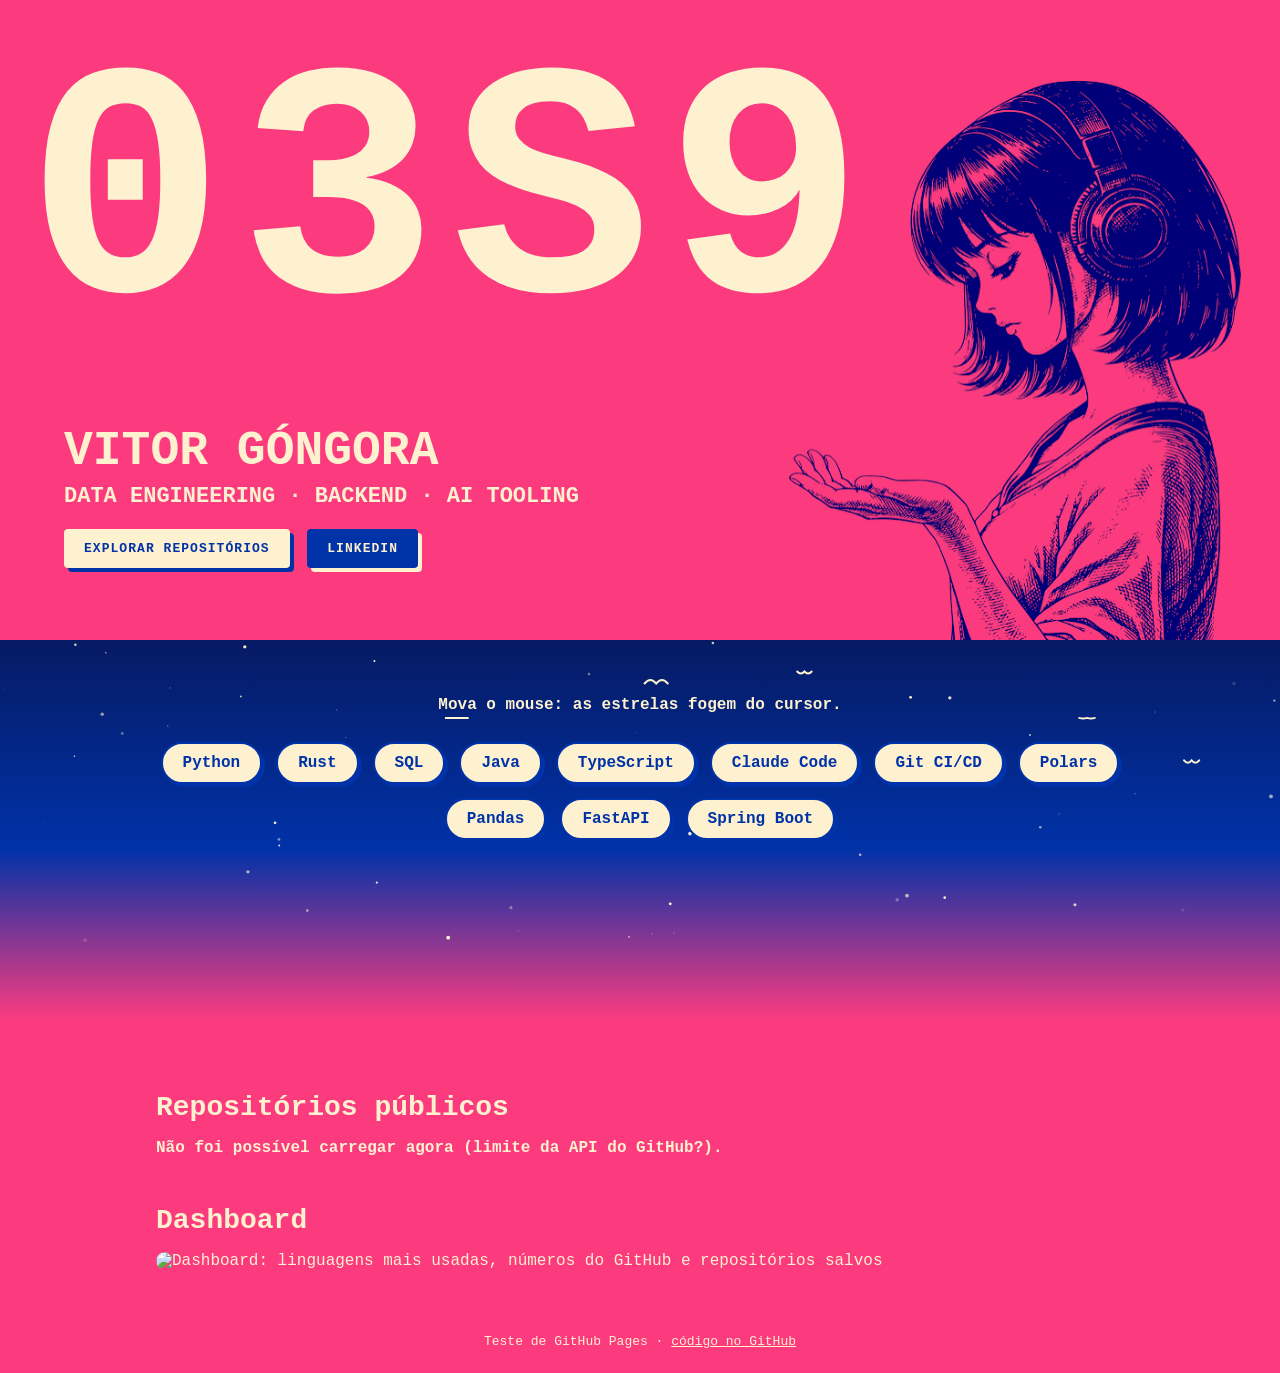
==== docs/index.html @ eb595484 "feat: add interactive GitHub Pages test site (docs/) Co-Authored-By: Claude Sonnet 5.5 <noreply@anth" ====
<!doctype html>
<html lang="pt-BR">
<head>
<meta charset="utf-8">
<meta name="viewport" content="width=device-width,initial-scale=1">
<title>03s9 — Vitor Góngora</title>
<meta name="description" content="Data engineering, backend e AI tooling.">
<link rel="stylesheet" href="style.css">
</head>
<body>
<header class="hero">
  <span class="ghost" aria-hidden="true">03S9</span>
  <img class="hermes" src="hermes.png" alt="Ilustração de uma garota de fones segurando algo na mão" width="498" height="615">
  <div class="hero-text">
    <h1>VITOR GÓNGORA</h1>
    <p class="role">DATA ENGINEERING · BACKEND · AI TOOLING</p>
    <a class="btn" href="https://github.com/03s9?tab=repositories">EXPLORAR REPOSITÓRIOS</a>
    <a class="btn alt" href="https://www.linkedin.com/in/vitor-g%C3%B3ngora-29243a386">LINKEDIN</a>
  </div>
</header>

<section class="sky" aria-label="Stack">
  <canvas id="sky" aria-hidden="true"></canvas>
  <p class="hint">Mova o mouse: as estrelas fogem do cursor.</p>
  <ul class="badges">
    <li>Python</li><li>Rust</li><li>SQL</li><li>Java</li><li>TypeScript</li>
    <li>Claude Code</li><li>Git CI/CD</li><li>Polars</li><li>Pandas</li><li>FastAPI</li><li>Spring Boot</li>
  </ul>
</section>

<main>
  <h2>Repositórios públicos</h2>
  <p id="status" role="status">Carregando…</p>
  <div id="repos" class="grid"></div>
  <h2>Dashboard</h2>
  <img class="dash" src="https://raw.githubusercontent.com/03s9/03s9/main/assets/generated/dashboard.svg" alt="Dashboard: linguagens mais usadas, números do GitHub e repositórios salvos">
</main>
<footer class="foot">Teste de GitHub Pages · <a href="https://github.com/03s9/03s9">código no GitHub</a></footer>
<script src="main.js"></script>
</body>
</html>
---- docs/style.css ----
:root{--pink:#FC3B7F;--cream:#FEF1CF;--blue:#0032A8;--navy:#061A63;--mono:'Courier New',ui-monospace,monospace}
*{box-sizing:border-box}
body{margin:0;background:var(--pink);color:var(--cream);font-family:var(--mono)}
a{color:inherit}
:focus-visible{outline:3px solid var(--cream);outline-offset:3px}
.hero{position:relative;min-height:min(78vh,640px);overflow:hidden;display:flex;align-items:flex-end;padding:clamp(20px,5vw,64px)}
.ghost{position:absolute;left:2vw;top:4vh;font-weight:900;font-size:clamp(110px,26vw,360px);line-height:1;color:var(--cream);letter-spacing:.04em;user-select:none}
.hermes{position:absolute;right:3vw;bottom:0;height:min(88%,560px);width:auto;mix-blend-mode:multiply;pointer-events:none}
.hero-text{position:relative;z-index:2;max-width:560px}
h1{margin:0 0 6px;font-size:clamp(28px,5vw,48px);font-weight:900}
.role{margin:0 0 20px;font-weight:800;font-size:clamp(16px,2.2vw,22px)}
.btn{display:inline-block;background:var(--cream);color:var(--blue);font-weight:800;letter-spacing:.08em;padding:12px 20px;border-radius:4px;text-decoration:none;font-size:13px;margin:0 8px 8px 0;box-shadow:4px 4px 0 var(--blue);transition:transform .15s}
.btn:hover{transform:translate(-2px,-2px)}
.btn.alt{background:var(--blue);color:var(--cream);box-shadow:4px 4px 0 var(--cream)}
.sky{position:relative;min-height:380px;background:linear-gradient(var(--navy),var(--blue) 55%,var(--pink));padding:56px 16px 40px;overflow:hidden}
#sky{position:absolute;inset:0;width:100%;height:100%}
.badges{position:relative;list-style:none;margin:0 auto;padding:0;max-width:960px;display:flex;flex-wrap:wrap;gap:14px;justify-content:center}
.badges li{background:var(--cream);color:var(--blue);font-weight:900;padding:10px 20px;border-radius:999px;border:2.5px solid var(--blue);box-shadow:3px 3px 0 var(--blue);animation:bob 4s ease-in-out infinite;transition:transform .2s}
.badges li:nth-child(3n){animation-duration:4.6s;animation-delay:-1s}.badges li:nth-child(3n+1){animation-duration:3.8s;animation-delay:-2s}
.badges li:hover{transform:scale(1.12) rotate(-3deg)}
@keyframes bob{50%{translate:0 -6px}}
.hint{position:relative;text-align:center;margin:0 0 28px;font-size:16px;font-weight:700}
main{max-width:1000px;margin:0 auto;padding:40px 16px}
h2{font-size:28px;font-weight:900;margin:32px 0 16px}
.grid{display:grid;grid-template-columns:repeat(auto-fill,minmax(260px,1fr));gap:20px}
.card{background:var(--cream);color:var(--blue);border:3px solid var(--blue);border-radius:10px;padding:18px;box-shadow:6px 6px 0 var(--blue);text-decoration:none;transition:transform .15s}
.card:hover{transform:translate(-3px,-3px)}
.card h3{margin:0 0 8px;font-size:17px}
.card p{margin:0 0 10px;font-size:14px;font-weight:700}
.card small{font-weight:900}
.dash{width:100%;height:auto;border-radius:12px}
#status{font-weight:700}
.foot{text-align:center;padding:24px;font-size:13px}
@media (max-width:700px){.hermes{opacity:.9;height:55%}.ghost{top:2vh}}
@media (prefers-reduced-motion:reduce){*{animation:none!important;transition:none!important}}
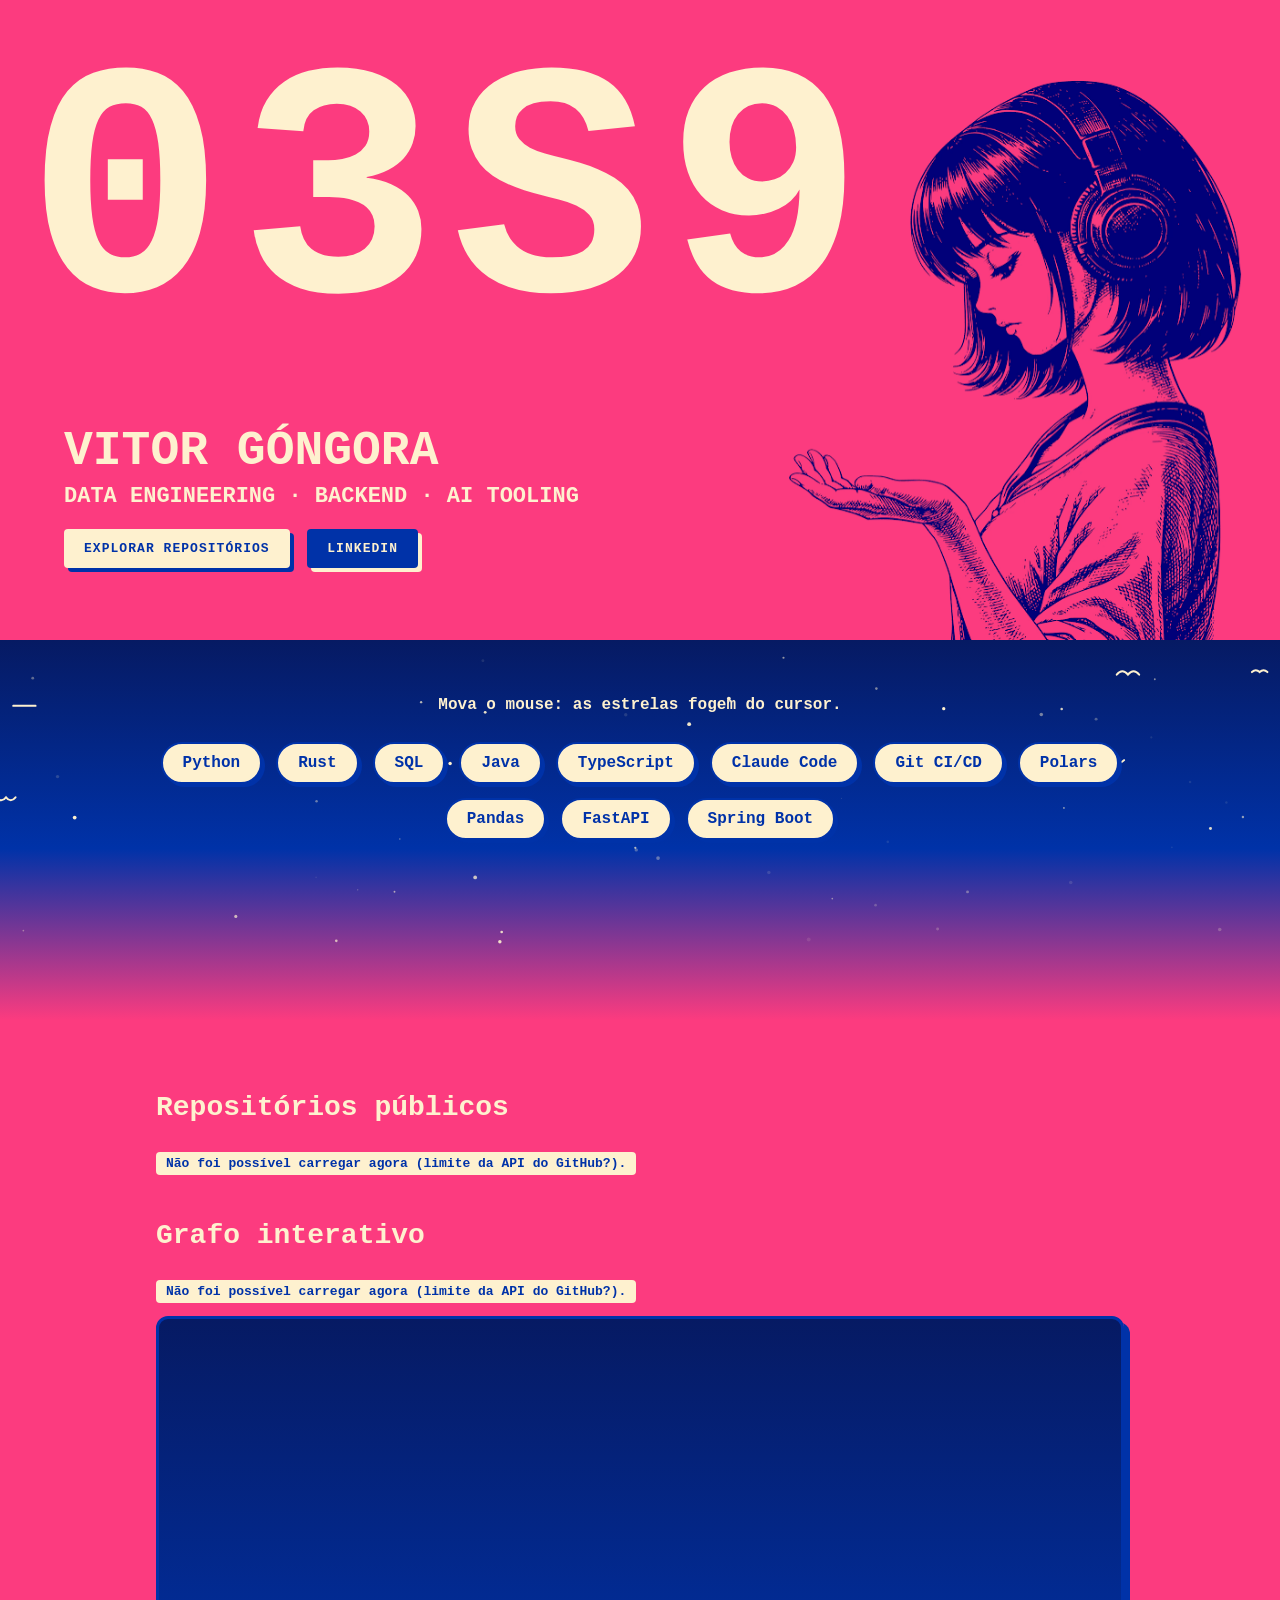
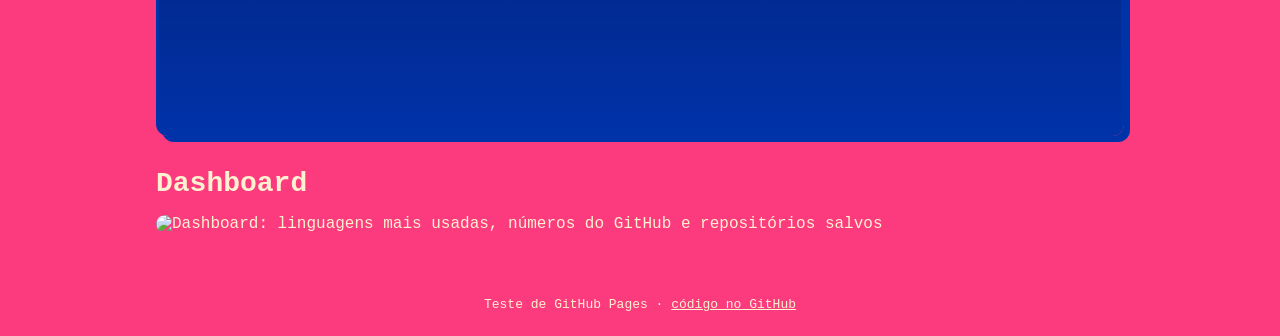
==== commit 11a02e3a: "feat: graphs, constellation, bonsai scene and interactive Pages graph - graphkit/gen_graphs: repos x" ====
--- a/docs/index.html
+++ b/docs/index.html
@@ -32,10 +32,14 @@
   <h2>Repositórios públicos</h2>
   <p id="status" role="status">Carregando…</p>
   <div id="repos" class="grid"></div>
+  <h2>Grafo interativo</h2>
+  <p id="graph-msg" role="status">Carregando…</p>
+  <div class="graphbox"><canvas id="graph" aria-label="Grafo interativo de repositórios e linguagens" role="img"></canvas><div id="graph-tip" role="tooltip" hidden></div></div>
   <h2>Dashboard</h2>
   <img class="dash" src="https://raw.githubusercontent.com/03s9/03s9/main/assets/generated/dashboard.svg" alt="Dashboard: linguagens mais usadas, números do GitHub e repositórios salvos">
 </main>
 <footer class="foot">Teste de GitHub Pages · <a href="https://github.com/03s9/03s9">código no GitHub</a></footer>
 <script src="main.js"></script>
+<script src="graph.js"></script>
 </body>
 </html>
--- a/docs/style.css
+++ b/docs/style.css
@@ -29,7 +29,10 @@
 .card p{margin:0 0 10px;font-size:14px;font-weight:700}
 .card small{font-weight:900}
 .dash{width:100%;height:auto;border-radius:12px}
-#status{font-weight:700}
+#status,#graph-msg{display:inline-block;background:var(--cream);color:var(--blue);padding:4px 10px;border-radius:4px;font-weight:700;font-size:13px}
 .foot{text-align:center;padding:24px;font-size:13px}
+.graphbox{position:relative;height:420px;border-radius:12px;overflow:hidden;background:linear-gradient(var(--navy),var(--blue));border:3px solid var(--blue);box-shadow:6px 6px 0 var(--blue);touch-action:none}
+#graph{width:100%;height:100%;display:block}
+#graph-tip{position:absolute;pointer-events:none;background:var(--cream);color:var(--blue);font-weight:700;font-size:13px;padding:6px 10px;border-radius:4px;border:2px solid var(--blue);max-width:260px}
 @media (max-width:700px){.hermes{opacity:.9;height:55%}.ghost{top:2vh}}
 @media (prefers-reduced-motion:reduce){*{animation:none!important;transition:none!important}}
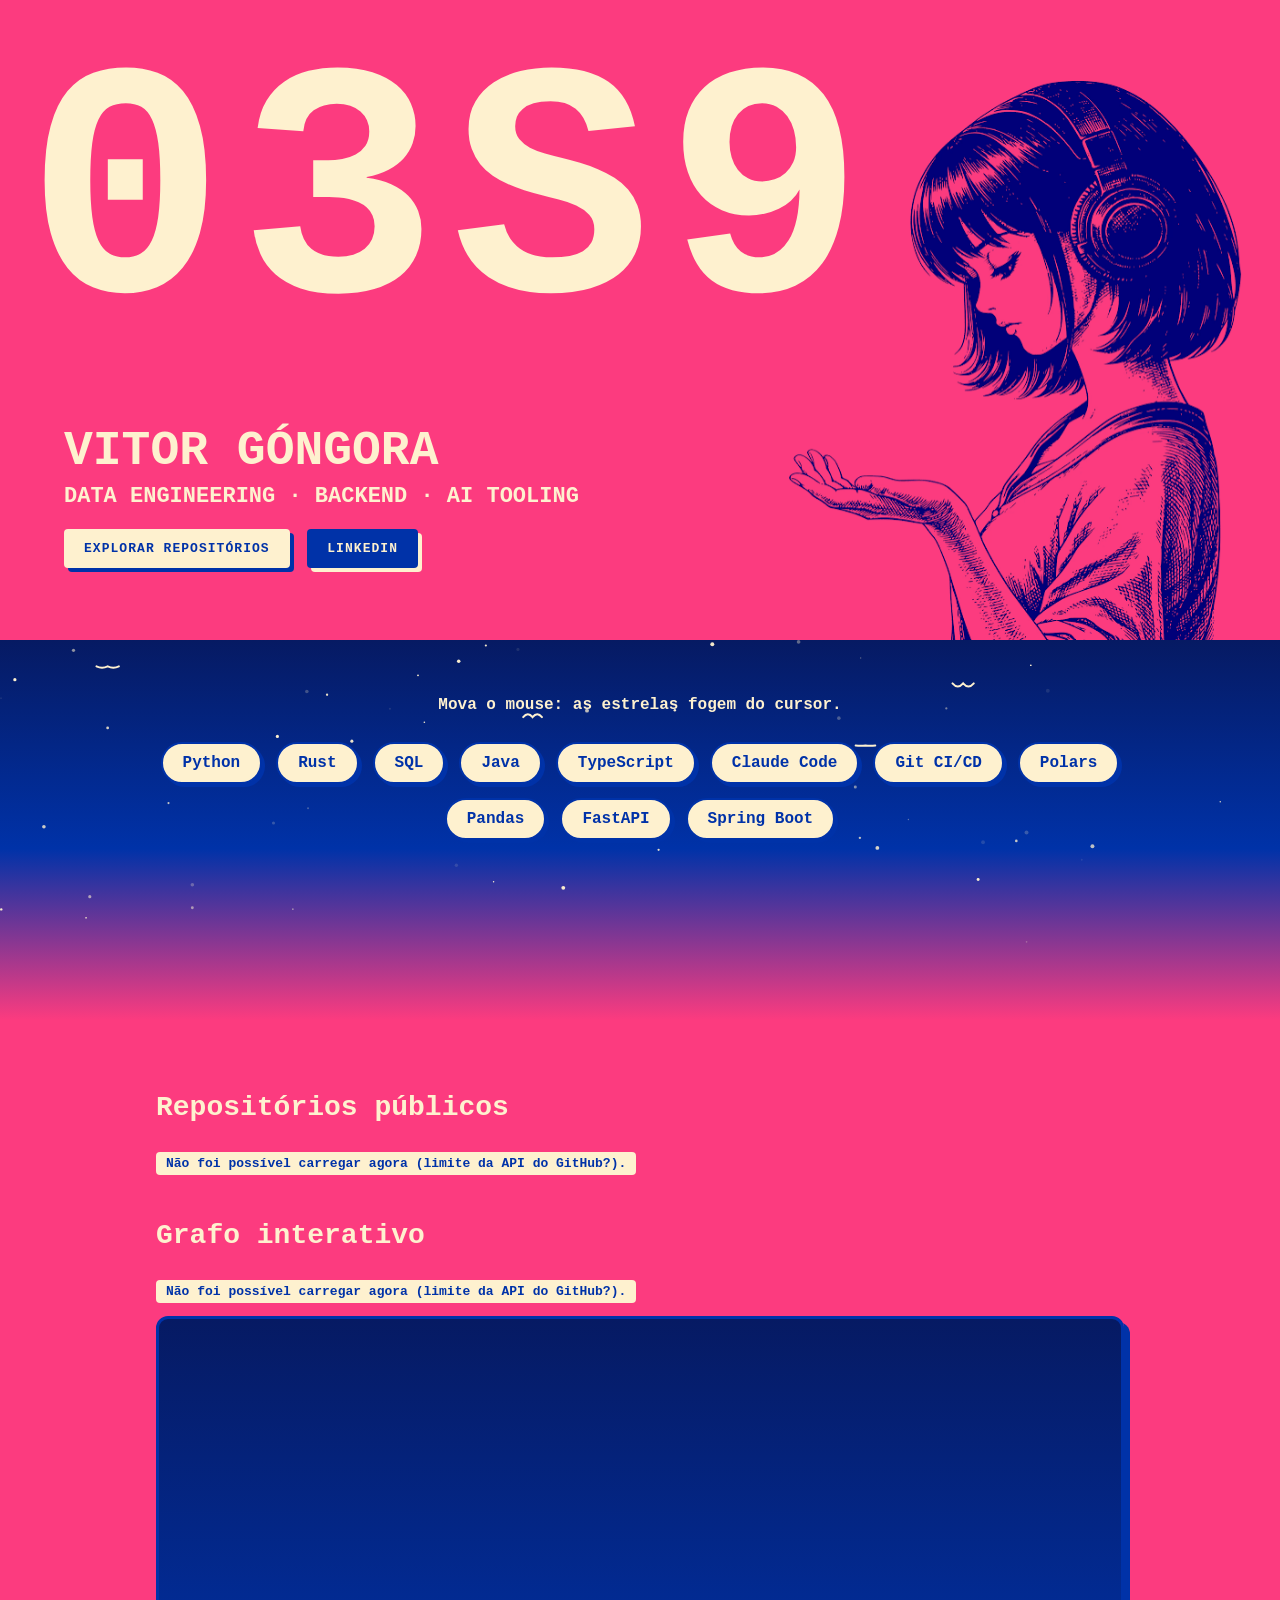
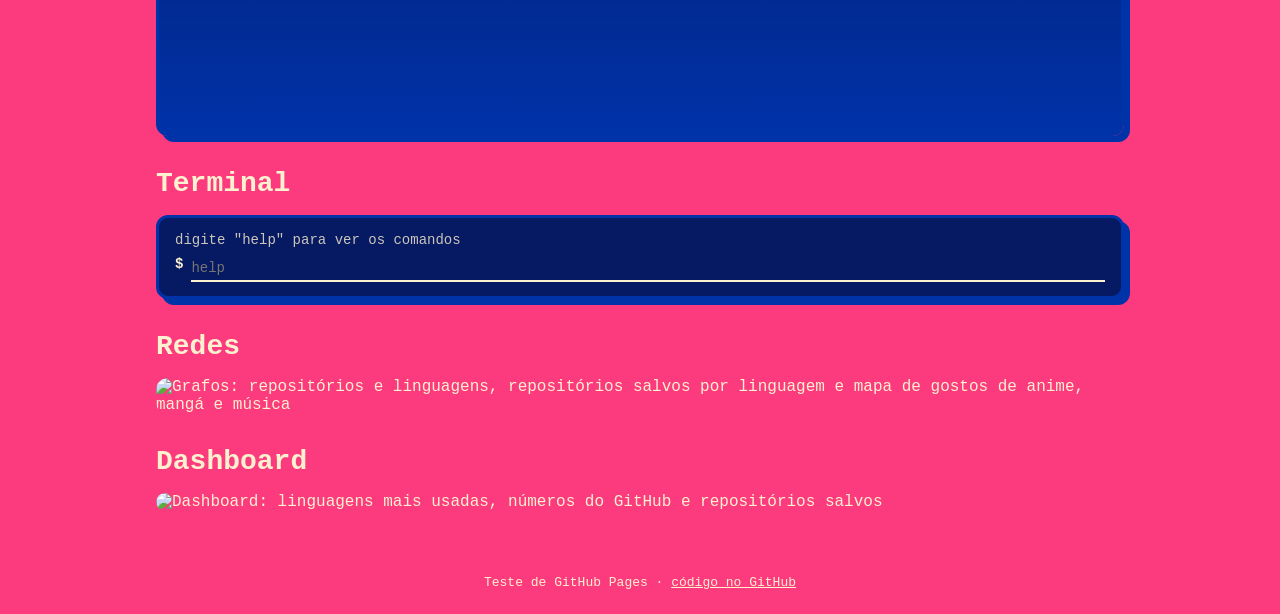
==== commit bcc8091f: "feat: profile v2 - about/contact, recent activity, heatmap, mobile variants, site terminal; networks" ====
--- a/docs/index.html
+++ b/docs/index.html
@@ -35,11 +35,19 @@
   <h2>Grafo interativo</h2>
   <p id="graph-msg" role="status">Carregando…</p>
   <div class="graphbox"><canvas id="graph" aria-label="Grafo interativo de repositórios e linguagens" role="img"></canvas><div id="graph-tip" role="tooltip" hidden></div></div>
+  <h2>Terminal</h2>
+  <div class="term">
+    <div id="term-out" role="log" aria-live="polite" aria-label="Saída do terminal"></div>
+    <form id="term-form"><label for="term-input">$</label><input id="term-input" autocomplete="off" spellcheck="false" aria-label="Digite um comando" placeholder="help"></form>
+  </div>
+  <h2>Redes</h2>
+  <img class="dash" src="https://raw.githubusercontent.com/03s9/03s9/main/assets/generated/graphs.svg" alt="Grafos: repositórios e linguagens, repositórios salvos por linguagem e mapa de gostos de anime, mangá e música">
   <h2>Dashboard</h2>
   <img class="dash" src="https://raw.githubusercontent.com/03s9/03s9/main/assets/generated/dashboard.svg" alt="Dashboard: linguagens mais usadas, números do GitHub e repositórios salvos">
 </main>
 <footer class="foot">Teste de GitHub Pages · <a href="https://github.com/03s9/03s9">código no GitHub</a></footer>
 <script src="main.js"></script>
 <script src="graph.js"></script>
+<script src="terminal.js"></script>
 </body>
 </html>
--- a/docs/style.css
+++ b/docs/style.css
@@ -34,5 +34,9 @@
 .graphbox{position:relative;height:420px;border-radius:12px;overflow:hidden;background:linear-gradient(var(--navy),var(--blue));border:3px solid var(--blue);box-shadow:6px 6px 0 var(--blue);touch-action:none}
 #graph{width:100%;height:100%;display:block}
 #graph-tip{position:absolute;pointer-events:none;background:var(--cream);color:var(--blue);font-weight:700;font-size:13px;padding:6px 10px;border-radius:4px;border:2px solid var(--blue);max-width:260px}
+.term{background:#061A63;color:var(--cream);border:3px solid var(--blue);border-radius:12px;box-shadow:6px 6px 0 var(--blue);padding:14px 16px;font-size:14px}
+#term-out{max-height:260px;overflow:auto;white-space:pre-wrap}#term-out .cmd{font-weight:900}#term-out .dim{opacity:.8}#term-out .err{color:#FFB3CF}
+#term-form{display:flex;gap:8px;margin-top:8px}#term-form label{font-weight:900}
+#term-input{flex:1;background:transparent;border:0;border-bottom:2px solid var(--cream);color:var(--cream);font:inherit;padding:4px 0}
 @media (max-width:700px){.hermes{opacity:.9;height:55%}.ghost{top:2vh}}
 @media (prefers-reduced-motion:reduce){*{animation:none!important;transition:none!important}}
